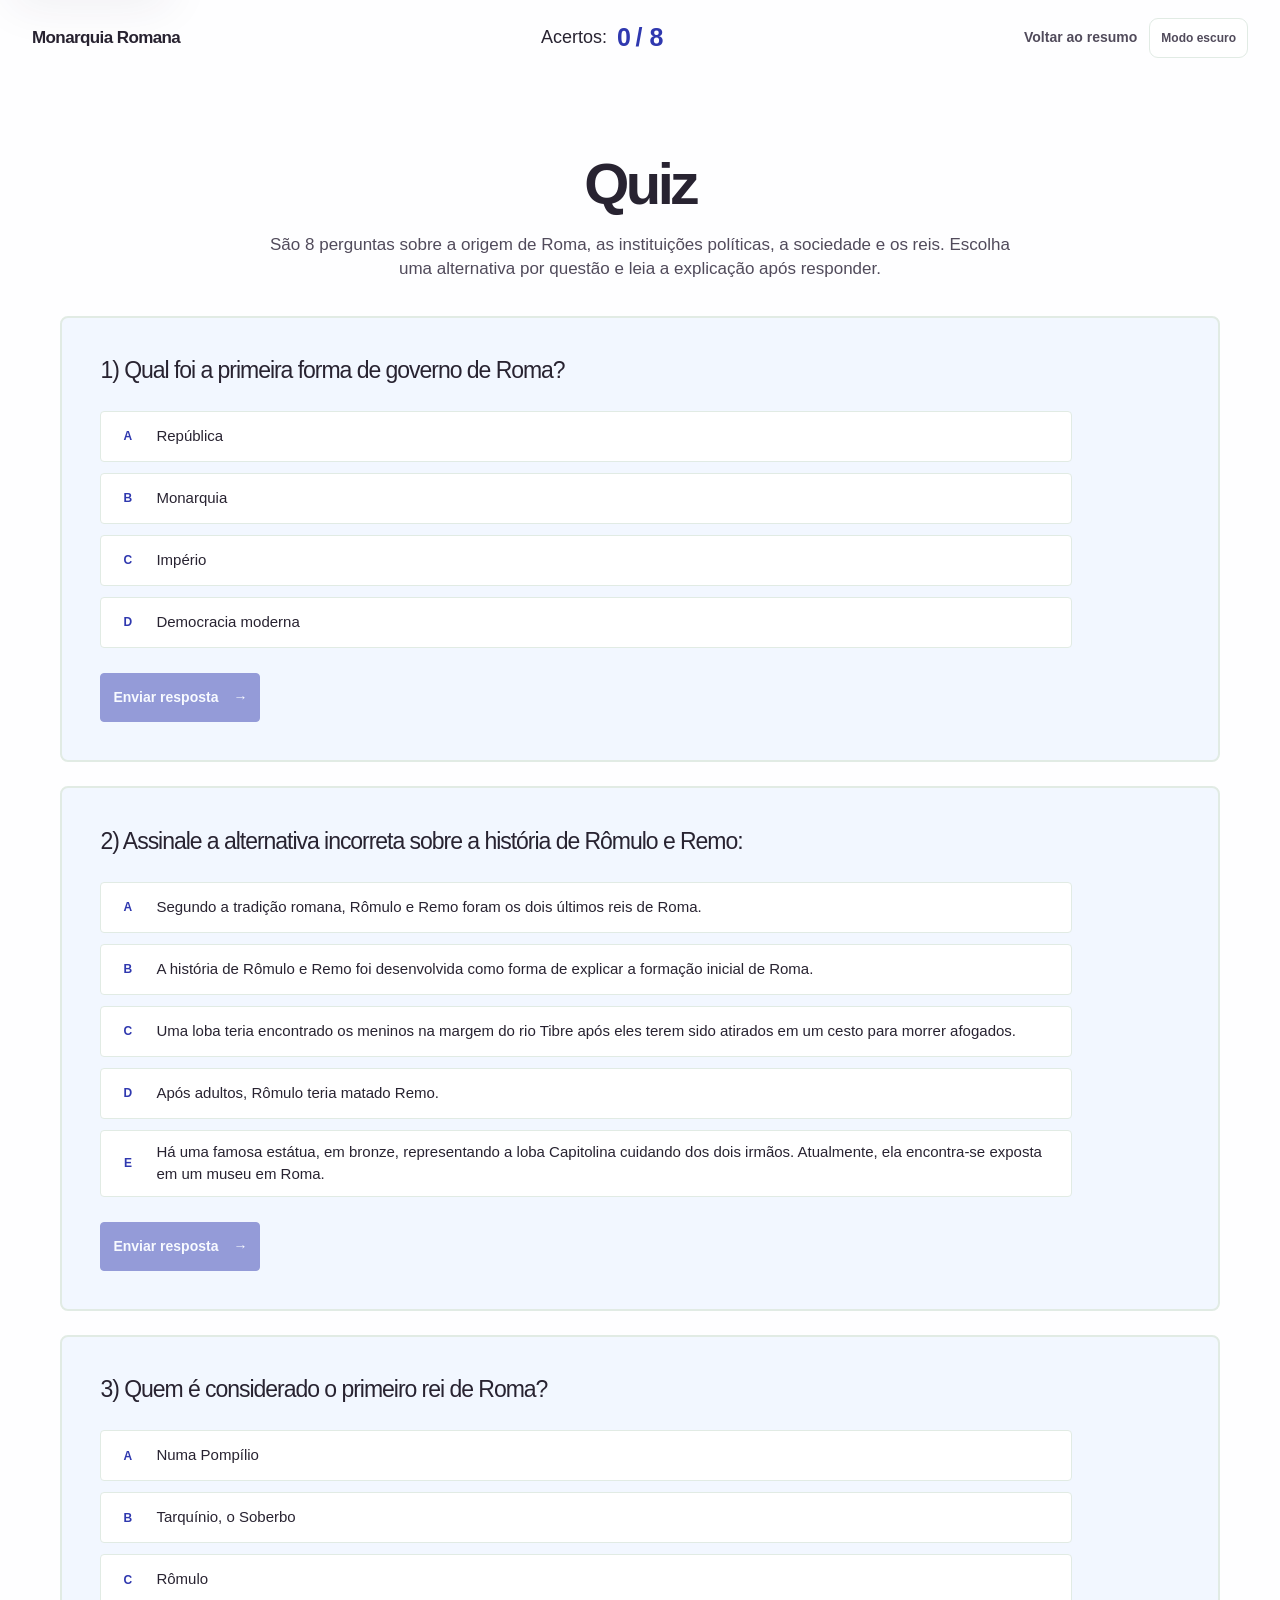
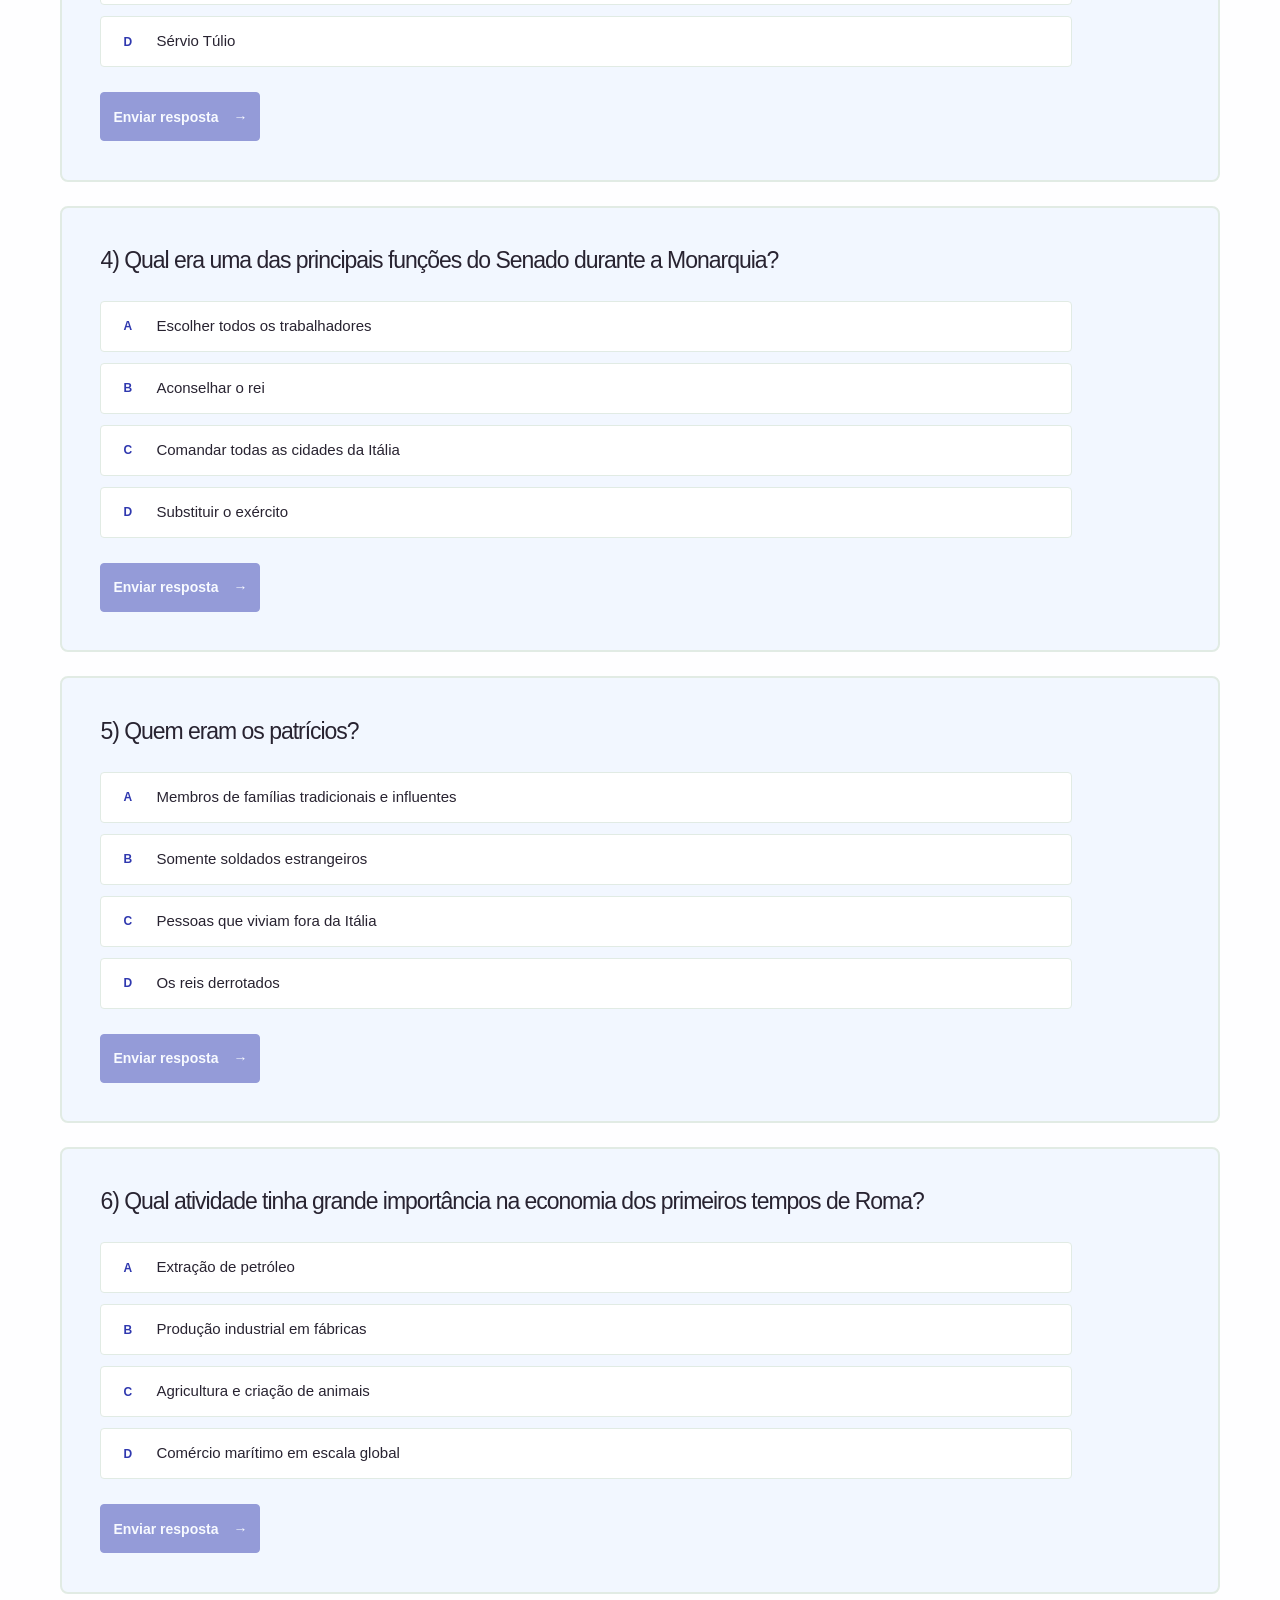
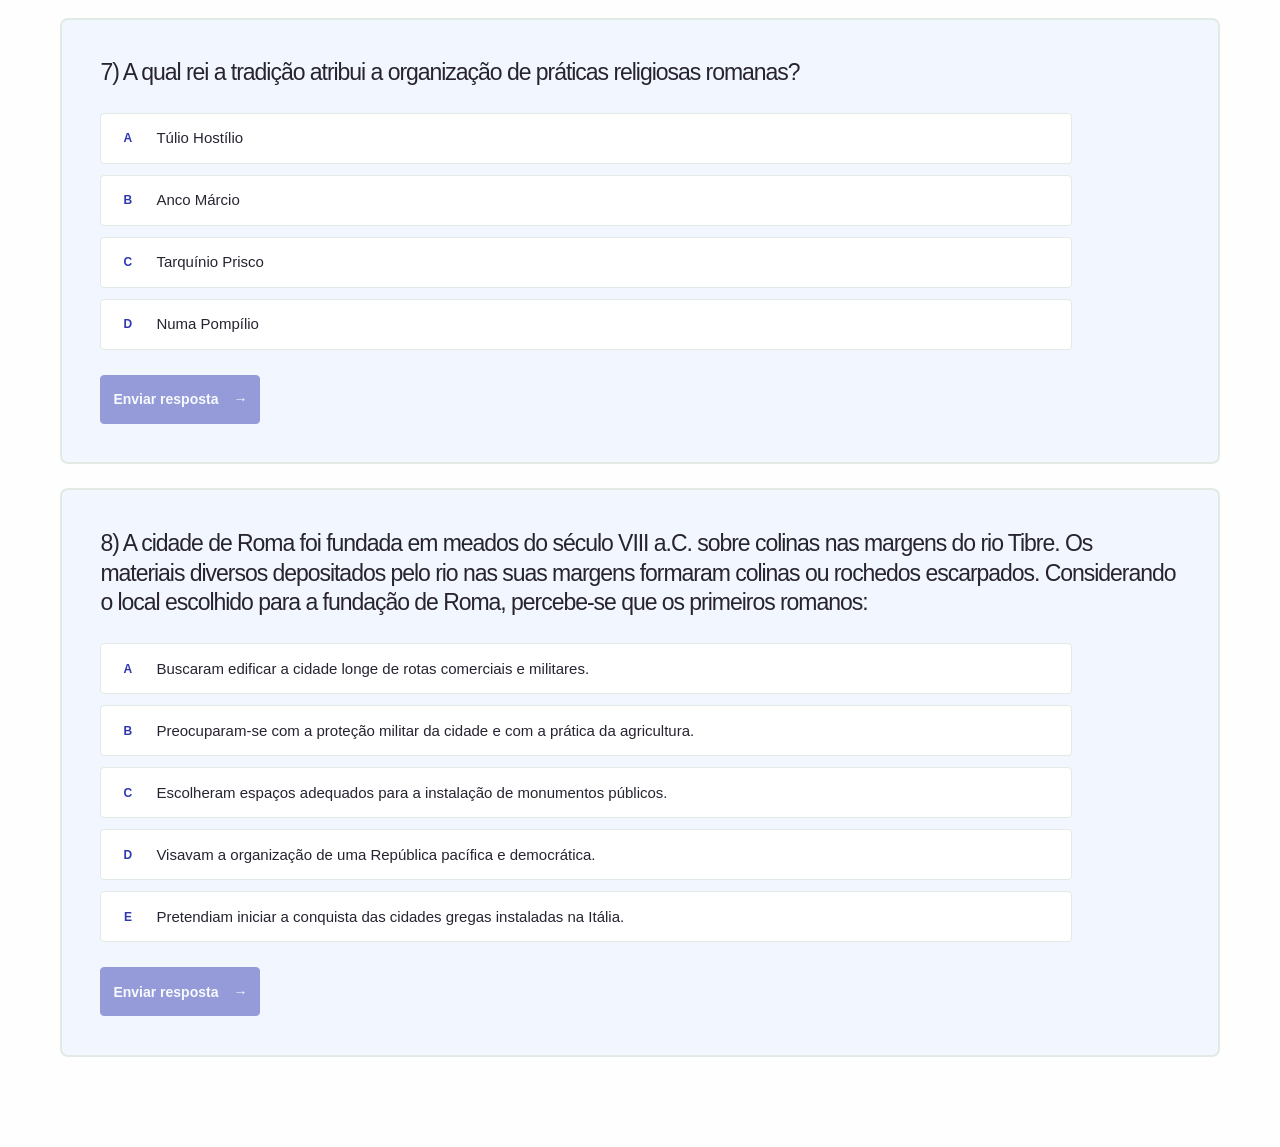
==== quiz.html @ c28f09ad "first commit" ====
<!DOCTYPE html>
<html lang="pt-BR">

<head>
    <meta charset="UTF-8">
    <meta name="viewport" content="width=device-width, initial-scale=1.0">
    <meta name="description"
        content="Teste seus conhecimentos sobre a Monarquia Romana com um quiz de perguntas e pontuação.">
    <meta name="theme-color" content="#5b4388">
    <title>Quiz Monarquia Romana</title>
    <link rel="stylesheet" href="styles/quiz.css">
    <script src="script.js" defer></script>
    <script src="quiz.js" defer></script>
</head>

<body class="quiz-page">
    <a class="skip-link" href="#quiz-main">Pular para o quiz</a>

    <header>
        <div class="header-inner">
            <a class="brand" href="index.html" aria-label="Voltar para Monarquia Romana">
                
                <span>Monarquia Romana</span>
            </a>
            
            <div class="main-nav">
                <section class="quiz-dashboard" aria-label="Progresso do quiz">
                    <div class="pontuacao-card" aria-live="polite">
                        <span class="pontuacao-label">Acertos: </span>
                        <p><strong id="pontuacaoValue">0</strong> <span class="pontuacao-total"><strong>/ 8</strong></span></p>
                        
                    </div>
                </section>
                
            </div>

            <div class="header-actions">
                <a class="back-link" href="index.html">Voltar ao resumo</a>
                <button class="theme-toggle" id="themeToggle" type="button" aria-label="Ativar modo escuro" aria-pressed="false">
                    <span class="theme-label">Modo escuro</span>
                </button>
            </div>
        </div>
    </header>

    <main id="quiz-main" class="quiz-main section-shell">

        <section class="quiz-page-intro" aria-labelledby="quiz-title">
            <h1 id="quiz-title">Quiz</h1>
            <p>São 8 perguntas sobre a origem de Roma, as instituições políticas, a sociedade e os reis. Escolha uma alternativa por questão e leia a explicação após responder.</p>
        </section>


        <div class="quiz-list" id="quizList"></div>

        
    </main>

</body>

</html>
---- styles/quiz.css ----
:root {
    color-scheme: light;
    --page: #fefeff;
    --superficie: #ffffff;
    --superficie-soft: #f2f7ff;
    --superficie-strong: #e2e2f2;
    --ink: #282331;
    --ink-soft: #514b5b;
    --muted: #777181;
    --line: #e1ebe4;
    --blue: #2f38af;
    --blue-deep: #151363;
    --blue-mid: #2f39ca;
    --blue-pale: #f2f4f9;
    --blue-wash: #e8ffff;
    --success: #00b152;
    --success-bg: #f2fcf5;
    --danger: #a13d4c;
    --danger-bg: #fbebed;
    --shadow: 0 18px 48px rgba(50, 35, 75, 0.08);
    --radius-lg: 8px;
    --radius-md: 15px;
    --content: 1160px;
}

:root[data-theme="dark"] {
    color-scheme: dark;
    --page: #17151d;
    --superficie: #211e29;
    --superficie-soft: #292433;
    --superficie-strong: #342c41;
    --ink: #f3eff8;
    --ink-soft: #d3ccdd;
    --muted: #a9a1b4;
    --line: #3b3447;
    --blue: #b7a0dc;
    --blue-deep: #d0bee9;
    --blue-mid: #a98acb;
    --blue-pale: #382e48;
    --blue-wash: #211c2a;
    --success: #94d4ad;
    --success-bg: #233b2d;
    --danger: #f0a2ad;
    --danger-bg: #472b32;
    --shadow: 0px 14px 20px rgba(116, 116, 116, 0.12);
}

* {
    box-sizing: border-box;
}

html {
    scroll-behavior: smooth;
    scroll-padding-top: 92px;
}

body {
    margin: 0;
    background: var(--page);
    color: var(--ink);
    font-family: "Segoe UI", Arial, sans-serif;
    font-size: 17px;
    line-height: 1.4;
    -webkit-font-smoothing: antialiased;
}


.skip-link {
    position: fixed;
    z-index: 1000;
    top: 12px;
    left: 12px;
    padding: 10px 14px;
    transform: translateY(-160%);
    border-radius: 8px;
    background: var(--superficie);
    color: var(--ink);
    box-shadow: var(--shadow);
}

.skip-link:focus {
    transform: translateY(0);
}

.section-shell {
    width: min(var(--content), calc(100% - 64px));
    margin-inline: auto;
}

header {
    position: sticky;
    top: 0;
    z-index: 100;
    background-color: var(--page);
}

.header-inner {
    width: min(1320px, calc(100% - 64px));
    min-height: 76px;
    margin: 0 auto;
    display: flex;
    align-items: center;
    justify-content: space-between;
    gap: 28px;
}

.brand {
    display: inline-flex;
    flex: 0 0 auto;
    align-items: center;
    gap: 11px;
    color: var(--ink);
    text-decoration: none;
    font-family: "Trebuchet MS", Arial, sans-serif;
    font-size: 17px;
    font-weight: 800;
    letter-spacing: -0.035em;
}


.main-nav {
    display: flex;
    align-items: center;
    justify-content: center;
    gap: 20px;
}

.back-link {
    color: var(--ink-soft);
    text-decoration: none;
    font-size: 14px;
    font-weight: 600;
    transition: color 0.16s;
}

.back-link:hover {
    color: var(--blue);
}

.header-actions {
    display: flex;
    flex: 0 0 auto;
    align-items: center;
    gap: 12px;
}

.quiz-nav-button {
    display: inline-flex;
    align-items: center;
    gap: 9px;
    padding: 10px 15px;
    border: 1px solid var(--blue);
    border-radius: 9px;
    background: var(--blue);
    color: #fff;
    text-decoration: none;
    font-size: 13px;
    font-weight: 700;
    transition: background 0.16s, border-color 0.16s;
}

.quiz-nav-button:hover {
    border-color: var(--blue-deep);
    background: var(--blue-deep);
}

.theme-toggle {
    display: inline-flex;
    min-height: 40px;
    align-items: center;
    gap: 8px;
    padding: 8px 11px;
    border: 1px solid var(--line);
    border-radius: 9px;
    background: var(--superficie);
    color: var(--ink-soft);
    cursor: pointer;
    font-size: 12px;
    font-weight: 600;
}

.theme-toggle:hover {
    border-color: var(--blue-mid);
    color: var(--blue);
}

.theme-icon {
    font-size: 17px;
    line-height: 1;
}

h1,
h2,
h3,
p {
    margin-top: 0;
}

h1,
h2,
h3 {
    font-family: "Trebuchet MS", Arial, sans-serif;
}

.quiz-page-intro h1 span {
    color: var(--blue);
}

.primary-link {
    display: inline-flex;
    min-height: 49px;
    align-items: center;
    justify-content: center;
    gap: 15px;
    padding: 4px 12px;
    border: 1px solid var(--blue);
    border-radius: 4px;
    background: var(--blue);
    color: #fff;
    text-decoration: none;
    font-size: 14px;
    font-weight: 700;
    cursor: pointer;
    transition: background 0.16s, border-color 0.16s , transform 0.16s;
}

.primary-link:hover:not(:disabled) {
    border-color: var(--blue-deep);
    background: var(--blue-deep);
    transform: translateY(-1px);
}

.primary-link:disabled {
    cursor: not-allowed;
    opacity: 0.48;
}

.quiz-main {
    max-width: 1200px;
    min-height: calc(100vh - 151px);
    padding-top: 76px;
    padding-bottom: 90px;
}

.quiz-page-intro {
    max-width: 740px;
    margin: 0 auto 35px;
    text-align: center;
}


.quiz-page-intro h1 {
    margin: 0 0 16px;
    font-size: clamp(38px, 5vw, 58px);
    font-weight: 800;
    letter-spacing: -0.06em;
    line-height: 1.12;
}

.quiz-page-intro p:last-child {
    margin: 0;
    color: var(--ink-soft);
    font-size: 17px;
    line-height: 1.4;
}

.quiz-dashboard {
    display: flex;
    gap: 22px;
    align-items: center;
}

.pontuacao-card {
    display: flex;
    min-height: 35px;
    flex-direction: row;
    align-items: center;
    justify-content: center;
    border-radius: 12px;
    gap: 10px
}

.pontuacao-card p {
    margin-bottom: 0;
}

.pontuacao-label {
    color: var(--ink);
    font-size: 18px;
    font-weight: 500;
    
}

.pontuacao-card strong {
    color: var(--blue);
    font-family: "Trebuchet MS", Arial, sans-serif;
    font-size: 25px;
    line-height: 1.15;
}

.quiz-list {
    display: grid;
    gap: 24px;
}

.quiz-card {
    padding: 3vw;
    border: 2px solid var(--line);
    border-radius: var(--radius-lg);
    background: var(--superficie-soft);
    transition: transform 0.3s, box-shadow 0.3s;
}

.quiz-card:hover{
    transform: translateY(-4px);
    box-shadow: var(--shadow);
}

.question-topline {
    display: flex;
    justify-content: space-between;
    gap: 15px;
    align-items: center;
    margin-bottom: 24px;
}

.question-tag {
    color: var(--blue);
    font-size: 10px;
    font-weight: 800;
    letter-spacing: 0.12em;
}

.question-count-small {
    color: var(--ink);
    font-size: 13px;
    font-weight: 400;
}

.question-title {
    max-width: 1100px;
    margin-bottom: 25px;
    font-weight: 500;
    letter-spacing: -0.045em;
    line-height: 1.3;
    font-size: 23px;
}


.answer-instruction {
    margin: 0 0 22px;
    color: var(--muted);
    font-size: 14px;
}

.answer-list {
    display: grid;
    gap: 11px;
}

.answer-option {
    width: 90%;
    display: flex;
    align-items: center;
    gap: 14px;
    padding: 10px 12px;
    border: 1px solid var(--line);
    border-radius: 4px;
    background: var(--superficie);
    color: var(--ink);
    text-align: left;
    cursor: pointer;
    font-size: 15px;
    line-height: 1.5;
    transition: border-color 0.14s, background 0.14s;
}

.answer-option:hover {
    border-color: var(--blue-mid);
    background: var(--blue-wash);
}


.answer-option.is-selected {
    border-color: var(--blue);
    background: var(--blue-wash);
}



.answer-letter {
    width: 29px;
    height: 29px;
    flex: 0 0 auto;
    display: grid;
    place-items: center;
    border-radius: 8px;
    color: var(--blue);
    font-size: 12px;
    font-weight: 800;
}

.answer-option.is-correct {
    border-color: var(--success);
    background: var(--success-bg);
}

.answer-option.is-correct .answer-letter {
    background: var(--success);
    color: #fff;
}

.answer-option.is-wrong {
    border-color: var(--danger);
    background: var(--danger-bg);
}

.answer-option.is-wrong .answer-letter {
    background: var(--danger);
    color: #fff;
}

.feedback {
    margin-top: 19px;
    padding: 15px 17px;
    border-radius: 4px;
    font-size: 14px;
    line-height: 1.65;
}

.feedback.correct {
    border: 1px solid var(--success);
    background: var(--success-bg);
    color: var(--ink);
}

.feedback.incorrect {
    border: 1px solid var(--danger);
    background: var(--danger-bg);
    color: var(--ink);
}

.quiz-actions {
    display: flex;
    align-items: center;
    justify-content: space-between;
    gap: 20px;
    margin-top: 25px;
}

.answer-hint {
    color: var(--muted);
    font-size: 12px;
}

.enviar-button {
    min-width: 130px;
}

@media (max-width: 1040px) {
    .header-inner {
        gap: 18px;
    }

    .main-nav {
        gap: 16px;
    }

    .main-nav a {
        font-size: 12px;
    }

    .theme-label {
        display: none;
    }

    .theme-toggle {
        width: 40px;
        justify-content: center;
    }
}

@media (max-width: 760px) {
    html {
        scroll-padding-top: 76px;
    }

    body {
        font-size: 16px;
    }

    .section-shell {
        width: min(100% - 40px, var(--content));
    }

    .header-inner {
        width: calc(100% - 32px);
        min-height: 66px;
        gap: 12px;
    }

    .brand {
        gap: 8px;
        font-size: 14px;
    }

    .main-nav {
        display: none;
    }

    .header-actions {
        gap: 8px;
    }

    .quiz-nav-button {
        min-height: 38px;
        padding: 8px 10px;
        font-size: 11px;
    }

    .theme-toggle {
        width: 37px;
        min-height: 37px;
        padding: 6px;
    }

    

    .footer-inner {
        min-height: 68px;
        font-size: 11px;
    }

    .quiz-main {
        min-height: calc(100vh - 134px);
        padding-top: 55px;
        padding-bottom: 65px;
    }

    .quiz-page-intro {
        margin-bottom: 28px;
    }

    .quiz-page-intro h1 {
        font-size: 40px;
    }

    .quiz-page-intro p:last-child {
        font-size: 15px;
    }

    .quiz-dashboard {
        grid-template-columns: 1fr 88px;
        gap: 12px;
    }

    .pontuacao-card {
        min-height: 68px;
    }

    .quiz-card {
        padding: 23px 18px;
        border-radius: 8px;
    }

    .quiz-card:hover{
        transform: translateY(0px);
    }

    .question-title {
        font-size: 24px;
    }

    .answer-option {
        padding: 12px;
        font-size: 14px;
    }

    .quiz-actions {
        align-items: flex-end;
    }
}

@media (max-width: 420px) {
    .section-shell {
        width: calc(100% - 32px);
    }

    .header-inner {
        width: calc(100% - 24px);
    }

    .brand {
        font-size: 12px;
    }

    .quiz-nav-button {
        gap: 5px;
        padding-inline: 8px;
        font-size: 10px;
    }

    .quiz-actions {
        align-items: stretch;
        flex-direction: column;
    }

    .enviar-button {
        width: 100%;
    }

    .back-link {
        font-size: 11px;
    }
}

@media (prefers-reduced-motion: reduce) {
    *,
    *::before,
    *::after {
        scroll-behavior: auto !important;
        transition-duration: 0.01ms !important;
        animation-duration: 0.01ms !important;
        animation-iteration-count: 1 !important;
    }
}
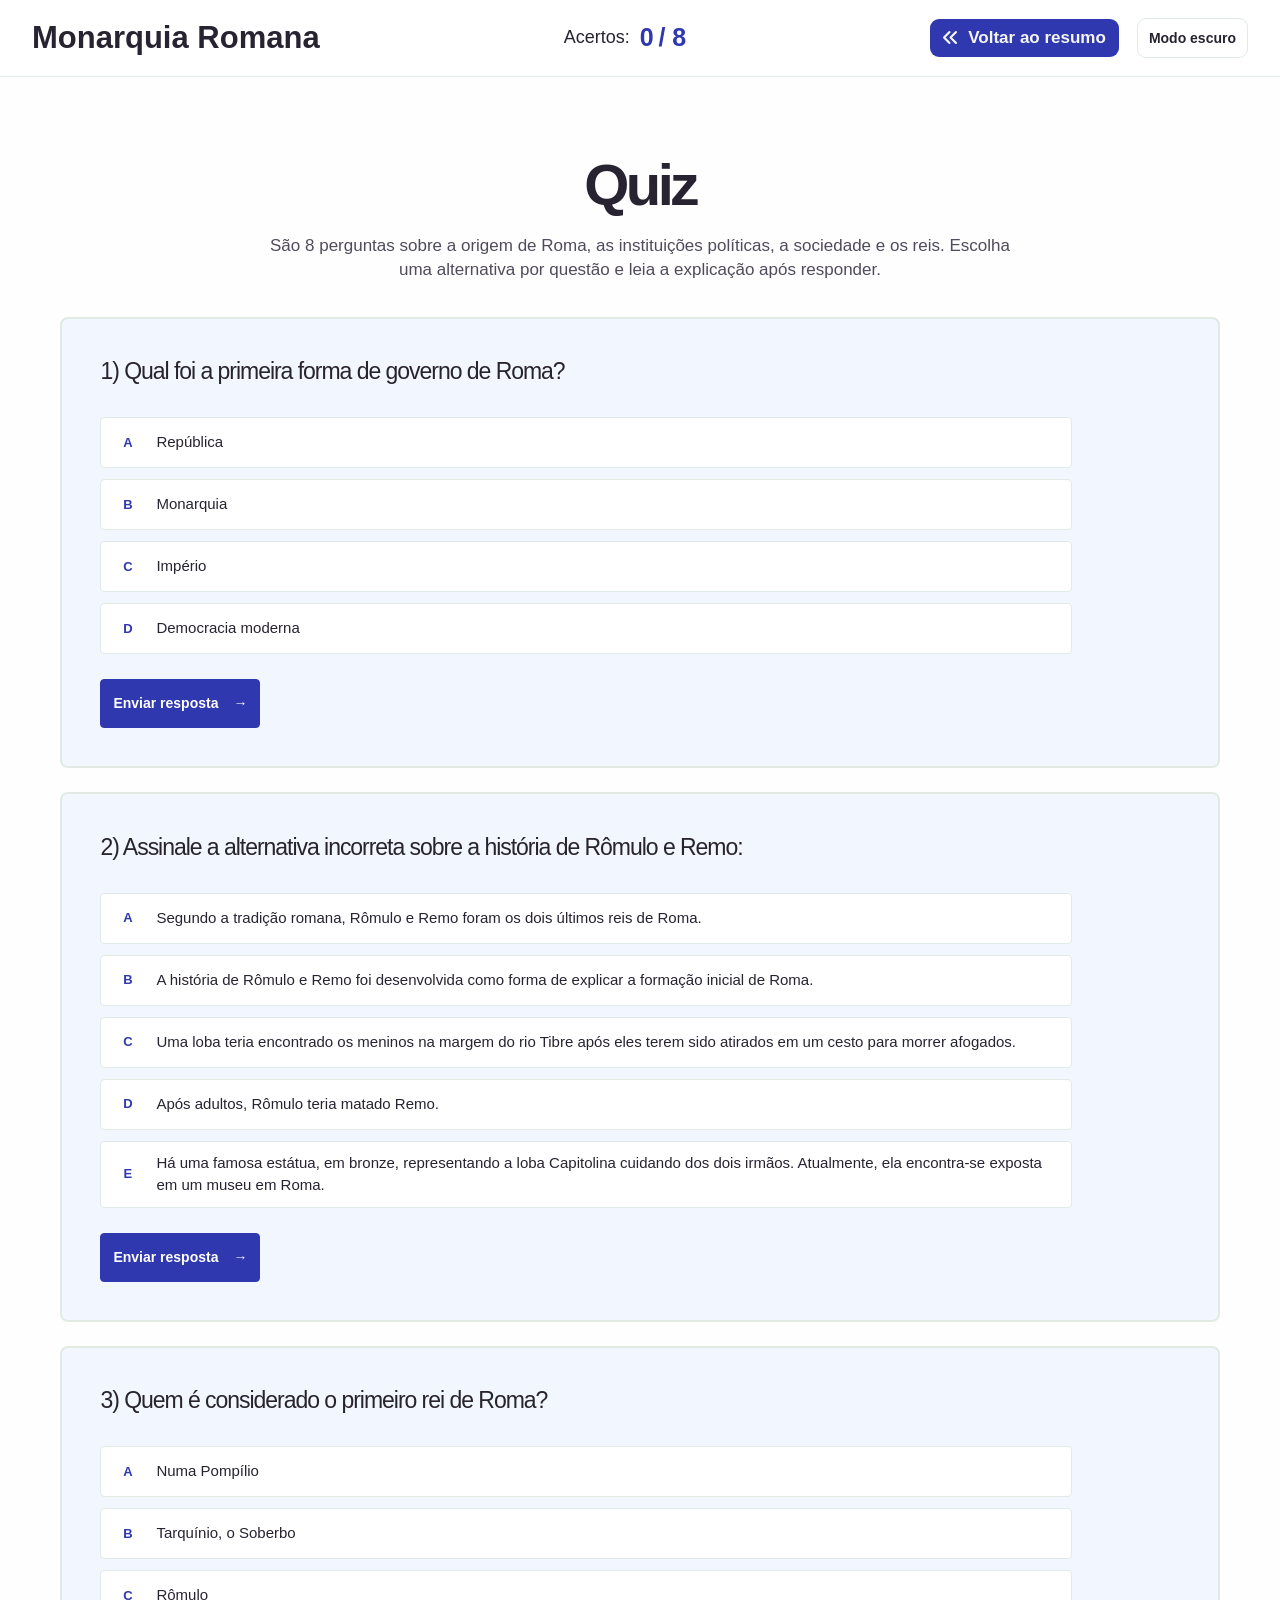
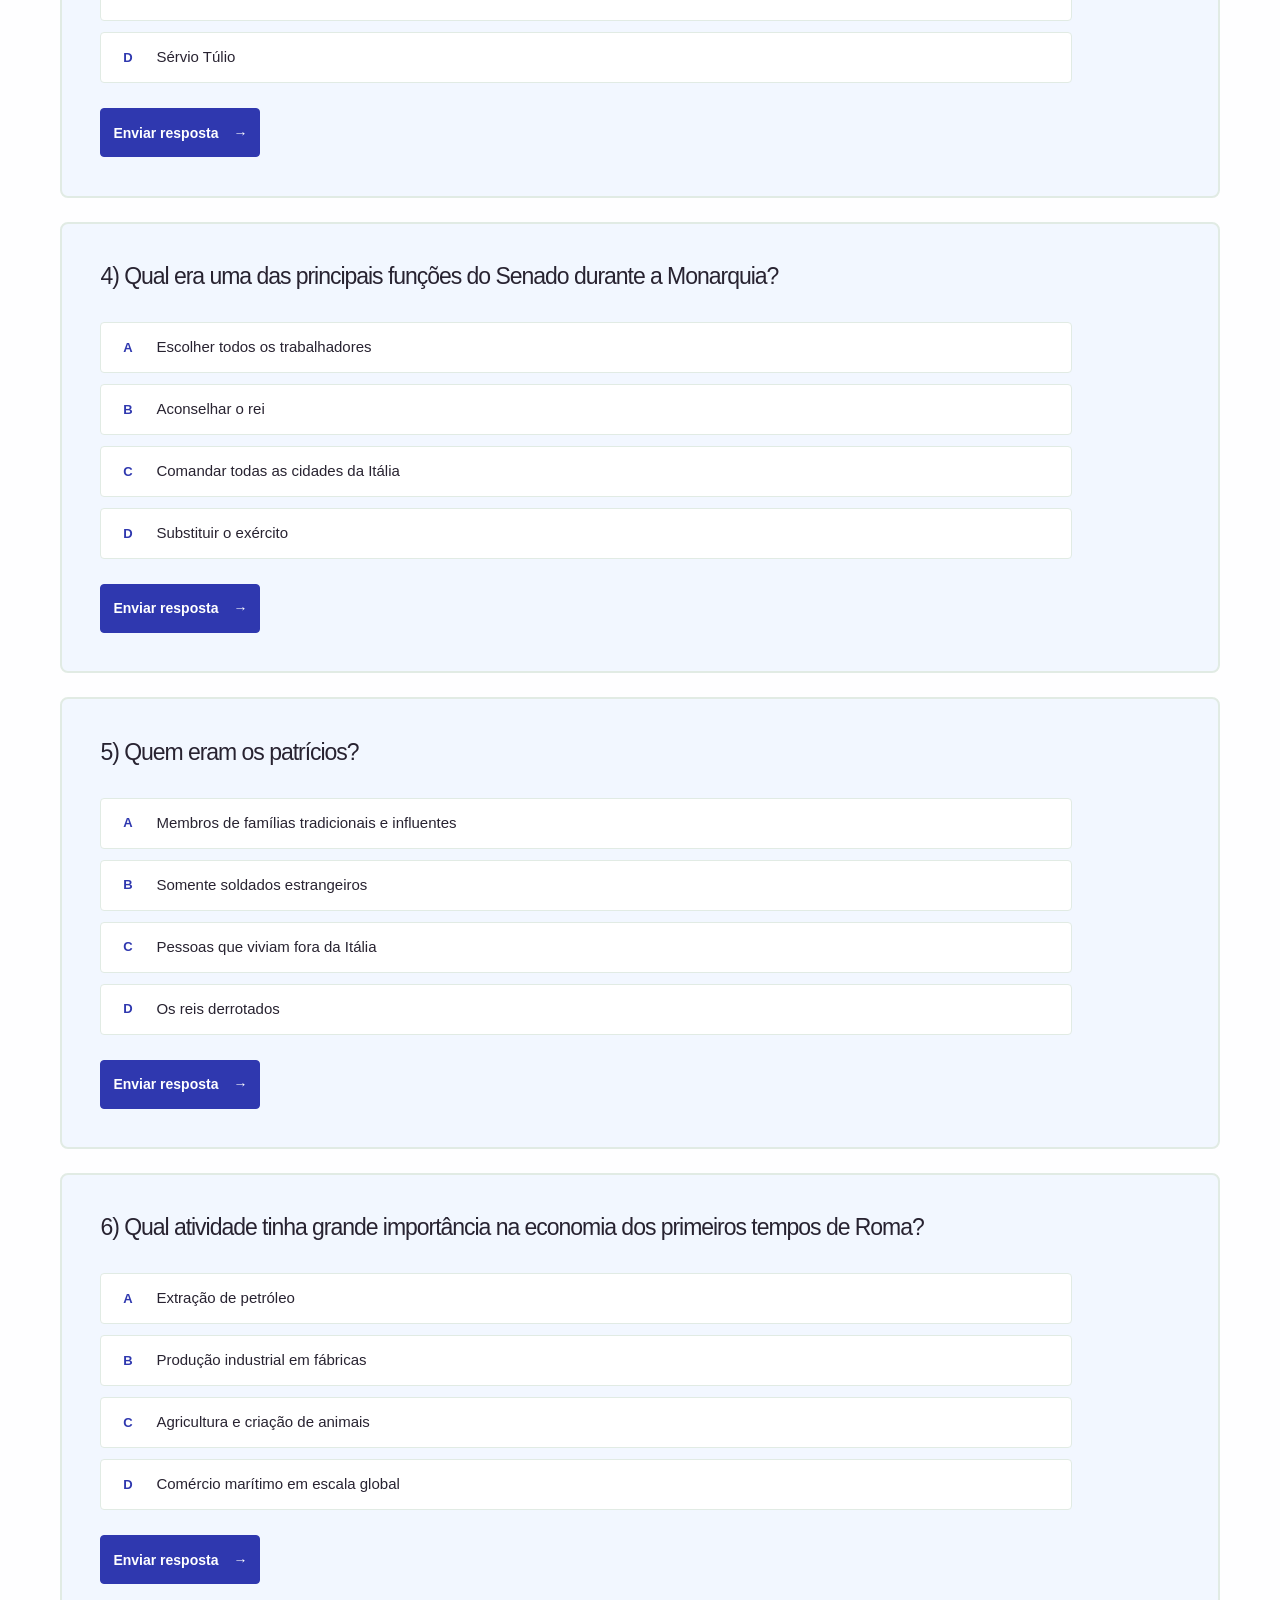
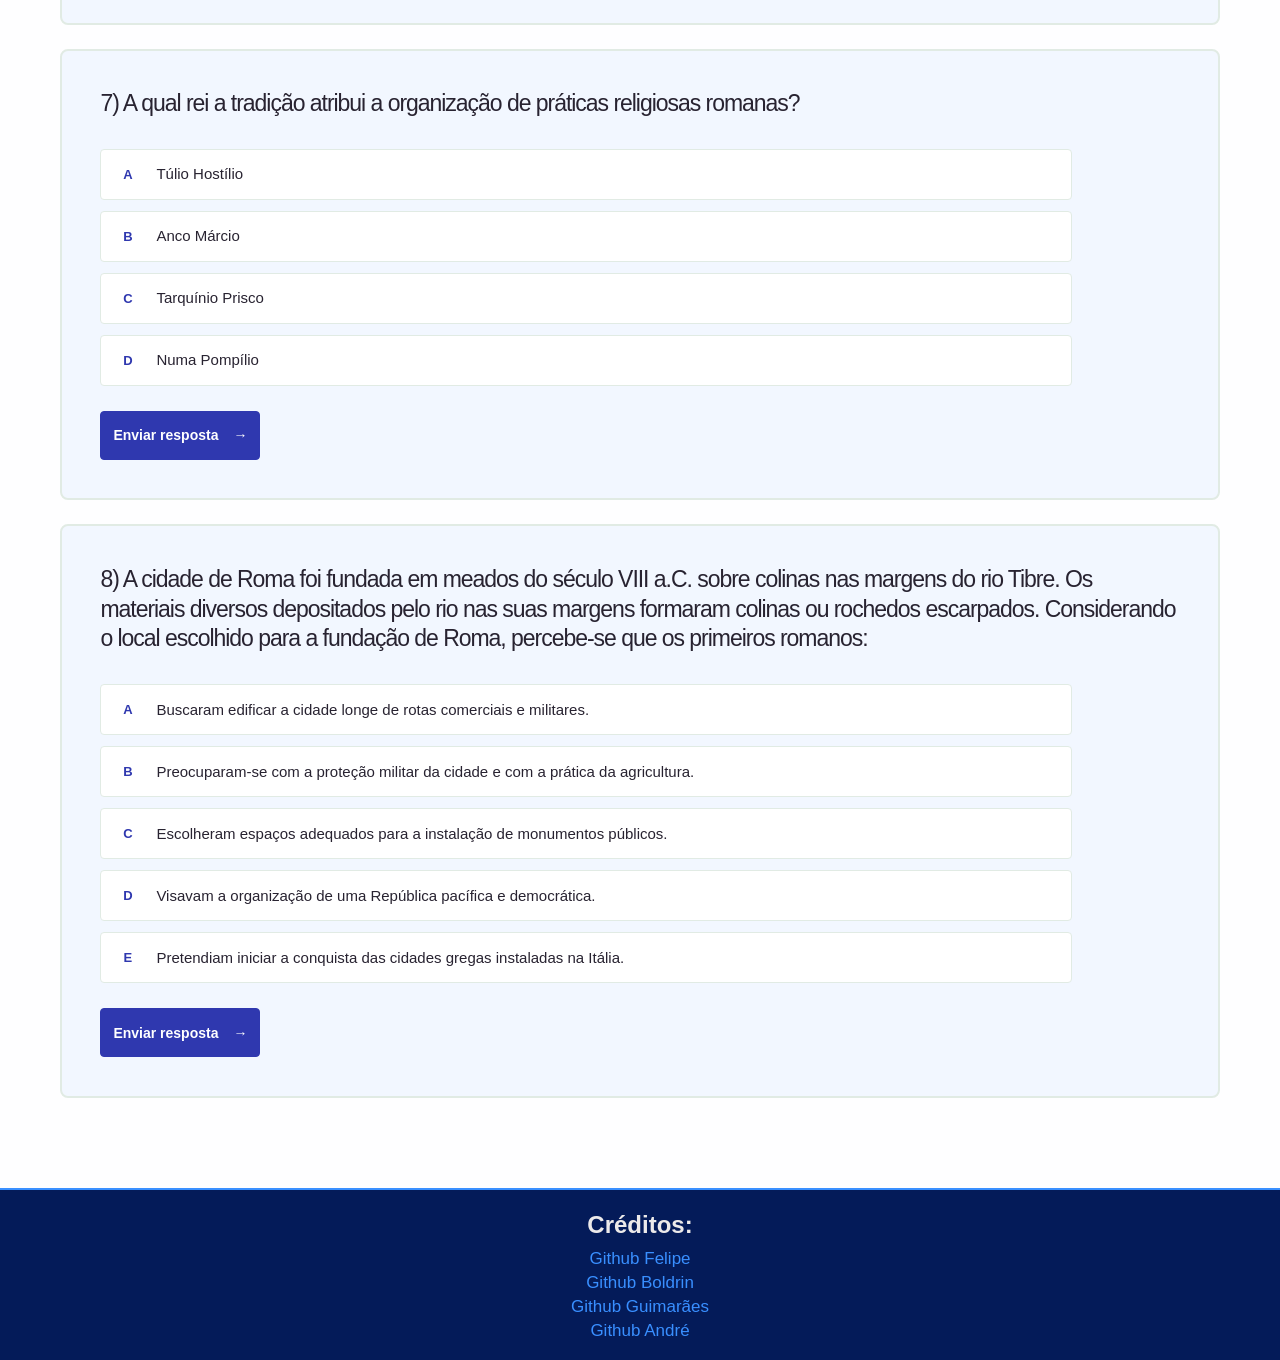
==== commit 8992addd: "second commit" ====
--- a/quiz.html
+++ b/quiz.html
@@ -4,9 +4,10 @@
 <head>
     <meta charset="UTF-8">
     <meta name="viewport" content="width=device-width, initial-scale=1.0">
-    <meta name="description"
-        content="Teste seus conhecimentos sobre a Monarquia Romana com um quiz de perguntas e pontuação.">
-    <meta name="theme-color" content="#5b4388">
+    <meta name="description" content="Teste seus conhecimentos sobre a Monarquia Romana com um quiz de perguntas e pontuação.">
+    <link rel="stylesheet" href="https://cdnjs.cloudflare.com/ajax/libs/font-awesome/6.0.0/css/all.min.css">
+    <link href="https://fonts.googleapis.com/css2?family=Plus+Jakarta+Sans:wght@400;500;600;700;800&display=swap" rel="stylesheet">
+    <link href="jetbrains-mono-var-latin.woff2" as="font" type="font/woff2" crossorigin>
     <title>Quiz Monarquia Romana</title>
     <link rel="stylesheet" href="styles/quiz.css">
     <script src="script.js" defer></script>
@@ -14,14 +15,10 @@
 </head>
 
 <body class="quiz-page">
-    <a class="skip-link" href="#quiz-main">Pular para o quiz</a>
 
     <header>
         <div class="header-inner">
-            <a class="brand" href="index.html" aria-label="Voltar para Monarquia Romana">
-                
-                <span>Monarquia Romana</span>
-            </a>
+            <a class="header-title" href="index.html" aria-label="Voltar para Monarquia Romana"><h2>Monarquia Romana</h2></a>
             
             <div class="main-nav">
                 <section class="quiz-dashboard" aria-label="Progresso do quiz">
@@ -35,7 +32,10 @@
             </div>
 
             <div class="header-actions">
-                <a class="back-link" href="index.html">Voltar ao resumo</a>
+                <a class="back-link" href="index.html">
+                    <i class="fa-solid fa-angles-left"></i>
+                    Voltar ao resumo
+                </a>
                 <button class="theme-toggle" id="themeToggle" type="button" aria-label="Ativar modo escuro" aria-pressed="false">
                     <span class="theme-label">Modo escuro</span>
                 </button>
@@ -56,6 +56,18 @@
         
     </main>
 
+    <footer>
+        <div class="creditos">
+            <section class="footer-creditos">
+                <h2>Créditos:</h2>
+                <a href="https://github.com/Kilogabu" class="footer-links">Github Felipe</a>
+                <a href="https://github.com/Boldrin86" class="footer-links">Github Boldrin</a>
+                <a href="https://github.com/guimaraes88" class="footer-links">Github Guimarães</a>
+                <a href="https://github.com/ACruz2512" class="footer-links">Github André</a>
+            </section>
+        </div>
+    </footer>
+
 </body>
 
 </html>
--- a/styles/quiz.css
+++ b/styles/quiz.css
@@ -4,15 +4,17 @@
     --superficie: #ffffff;
     --superficie-soft: #f2f7ff;
     --superficie-strong: #e2e2f2;
-    --ink: #282331;
-    --ink-soft: #514b5b;
-    --muted: #777181;
+    --texto: #282331;
+    --texto-soft: #514b5b;
+    --texto-muted: #777181;
     --line: #e1ebe4;
     --blue: #2f38af;
     --blue-deep: #151363;
     --blue-mid: #2f39ca;
     --blue-pale: #f2f4f9;
     --blue-wash: #e8ffff;
+    --light-blue: #398fff;
+    --footer: #041b59;
     --success: #00b152;
     --success-bg: #f2fcf5;
     --danger: #a13d4c;
@@ -25,19 +27,25 @@
 
 :root[data-theme="dark"] {
     color-scheme: dark;
-    --page: #17151d;
-    --superficie: #211e29;
-    --superficie-soft: #292433;
-    --superficie-strong: #342c41;
-    --ink: #f3eff8;
-    --ink-soft: #d3ccdd;
-    --muted: #a9a1b4;
-    --line: #3b3447;
-    --blue: #b7a0dc;
-    --blue-deep: #d0bee9;
-    --blue-mid: #a98acb;
-    --blue-pale: #382e48;
-    --blue-wash: #211c2a;
+    --page: #0D1117;
+    --superficie: #121D2F; 
+    --sorvete: #041d3a7c;
+    --sorvete-alt: #052146a9;
+    --superficie-soft: #121A3D;
+    --superficie-strong: #e2e2f2;
+    --negrito: #f3eff8;
+    --texto: #ddd8e4;
+    --texto-soft: #c4c4c4;
+    --texto-muted: #a9a1b4;
+    --line: #214981;
+    --nirple: #0d7223cc;
+    --blue: #398fff;
+    --blue-deep: #256bc7;
+    --blue-mid: #2f39ca;
+    --blue-pale: #141e36;
+    --blue-wash: #0f437e57;
+    --light-blue: #67a8fd;
+    --footer: #070625;
     --success: #94d4ad;
     --success-bg: #233b2d;
     --danger: #f0a2ad;
@@ -57,31 +65,13 @@
 body {
     margin: 0;
     background: var(--page);
-    color: var(--ink);
+    color: var(--texto);
     font-family: "Segoe UI", Arial, sans-serif;
     font-size: 17px;
     line-height: 1.4;
     -webkit-font-smoothing: antialiased;
 }
 
-
-.skip-link {
-    position: fixed;
-    z-index: 1000;
-    top: 12px;
-    left: 12px;
-    padding: 10px 14px;
-    transform: translateY(-160%);
-    border-radius: 8px;
-    background: var(--superficie);
-    color: var(--ink);
-    box-shadow: var(--shadow);
-}
-
-.skip-link:focus {
-    transform: translateY(0);
-}
-
 .section-shell {
     width: min(var(--content), calc(100% - 64px));
     margin-inline: auto;
@@ -91,7 +81,8 @@
     position: sticky;
     top: 0;
     z-index: 100;
-    background-color: var(--page);
+    border-bottom: 1px solid var(--line);
+    background-color: var(--superficie);
 }
 
 .header-inner {
@@ -104,19 +95,25 @@
     gap: 28px;
 }
 
-.brand {
+.header-title{
     display: inline-flex;
-    flex: 0 0 auto;
-    align-items: center;
-    gap: 11px;
-    color: var(--ink);
+    color: var(--negrito);
     text-decoration: none;
     font-family: "Trebuchet MS", Arial, sans-serif;
-    font-size: 17px;
-    font-weight: 800;
-    letter-spacing: -0.035em;
-}
-
+    transition: font-size 0.2s;
+}
+
+.header-title h2{
+    transition: font-size 0.3s, color 0.3s;
+    font-size: 31px;
+    margin: 0;
+}
+
+
+.header-title h2:hover{
+    font-size: 32px;
+    color: var(--blue);
+}
 
 .main-nav {
     display: flex;
@@ -125,43 +122,10 @@
     gap: 20px;
 }
 
-.back-link {
-    color: var(--ink-soft);
-    text-decoration: none;
-    font-size: 14px;
-    font-weight: 600;
-    transition: color 0.16s;
-}
-
-.back-link:hover {
-    color: var(--blue);
-}
-
 .header-actions {
     display: flex;
-    flex: 0 0 auto;
-    align-items: center;
-    gap: 12px;
-}
-
-.quiz-nav-button {
-    display: inline-flex;
-    align-items: center;
-    gap: 9px;
-    padding: 10px 15px;
-    border: 1px solid var(--blue);
-    border-radius: 9px;
-    background: var(--blue);
-    color: #fff;
-    text-decoration: none;
-    font-size: 13px;
-    font-weight: 700;
-    transition: background 0.16s, border-color 0.16s;
-}
-
-.quiz-nav-button:hover {
-    border-color: var(--blue-deep);
-    background: var(--blue-deep);
+    align-items: center;
+    gap: 18px;
 }
 
 .theme-toggle {
@@ -173,9 +137,9 @@
     border: 1px solid var(--line);
     border-radius: 9px;
     background: var(--superficie);
-    color: var(--ink-soft);
+    color: var(--negrito);
     cursor: pointer;
-    font-size: 12px;
+    font-size: 14px;
     font-weight: 600;
 }
 
@@ -200,6 +164,32 @@
 h2,
 h3 {
     font-family: "Trebuchet MS", Arial, sans-serif;
+}
+
+a{
+    text-decoration: none;
+}
+
+.back-link{
+    background-color: var(--blue);
+    border-radius: 9px;
+    color: #f5f5f5;
+    font-weight: 600;
+    display: flex;
+    justify-content: center;
+    align-items: center;
+    gap: 10px;
+    padding: 7px 13px;
+    transition: background 0.2s;
+}
+
+.back-link:hover{
+    background-color: var(--blue-deep);
+    color: #f5f5f5;
+}
+
+.back-link i{
+    color: #f5f5f5;
 }
 
 .quiz-page-intro h1 span {
@@ -221,20 +211,14 @@
     font-size: 14px;
     font-weight: 700;
     cursor: pointer;
-    transition: background 0.16s, border-color 0.16s , transform 0.16s;
-}
-
-.primary-link:hover:not(:disabled) {
+    transition: background 0.16s, border-color 0.16s , transform 0.25s;
+}
+
+.primary-link:hover {
     border-color: var(--blue-deep);
     background: var(--blue-deep);
-    transform: translateY(-1px);
-}
-
-.primary-link:disabled {
-    cursor: not-allowed;
-    opacity: 0.48;
-}
-
+    transform: translateY(-2px);
+}
 .quiz-main {
     max-width: 1200px;
     min-height: calc(100vh - 151px);
@@ -257,9 +241,9 @@
     line-height: 1.12;
 }
 
-.quiz-page-intro p:last-child {
+.quiz-page-intro p{
     margin: 0;
-    color: var(--ink-soft);
+    color: var(--texto-soft);
     font-size: 17px;
     line-height: 1.4;
 }
@@ -277,7 +261,8 @@
     align-items: center;
     justify-content: center;
     border-radius: 12px;
-    gap: 10px
+    gap: 10px;
+    cursor: default;
 }
 
 .pontuacao-card p {
@@ -285,7 +270,7 @@
 }
 
 .pontuacao-label {
-    color: var(--ink);
+    color: var(--texto);
     font-size: 18px;
     font-weight: 500;
     
@@ -316,41 +301,19 @@
     box-shadow: var(--shadow);
 }
 
-.question-topline {
-    display: flex;
-    justify-content: space-between;
-    gap: 15px;
-    align-items: center;
-    margin-bottom: 24px;
-}
-
-.question-tag {
-    color: var(--blue);
-    font-size: 10px;
-    font-weight: 800;
-    letter-spacing: 0.12em;
-}
-
 .question-count-small {
-    color: var(--ink);
+    color: var(--texto);
     font-size: 13px;
     font-weight: 400;
 }
 
 .question-title {
     max-width: 1100px;
-    margin-bottom: 25px;
+    margin-bottom: 30px;
     font-weight: 500;
     letter-spacing: -0.045em;
     line-height: 1.3;
     font-size: 23px;
-}
-
-
-.answer-instruction {
-    margin: 0 0 22px;
-    color: var(--muted);
-    font-size: 14px;
 }
 
 .answer-list {
@@ -367,12 +330,12 @@
     border: 1px solid var(--line);
     border-radius: 4px;
     background: var(--superficie);
-    color: var(--ink);
+    color: var(--texto);
     text-align: left;
     cursor: pointer;
     font-size: 15px;
     line-height: 1.5;
-    transition: border-color 0.14s, background 0.14s;
+    transition: border-color 0.15s, background 0.15s;
 }
 
 .answer-option:hover {
@@ -396,7 +359,7 @@
     place-items: center;
     border-radius: 8px;
     color: var(--blue);
-    font-size: 12px;
+    font-size: 13px;
     font-weight: 800;
 }
 
@@ -431,31 +394,54 @@
 .feedback.correct {
     border: 1px solid var(--success);
     background: var(--success-bg);
-    color: var(--ink);
+    color: var(--texto);
 }
 
 .feedback.incorrect {
     border: 1px solid var(--danger);
     background: var(--danger-bg);
-    color: var(--ink);
+    color: var(--texto);
 }
 
 .quiz-actions {
     display: flex;
     align-items: center;
-    justify-content: space-between;
     gap: 20px;
     margin-top: 25px;
 }
 
-.answer-hint {
-    color: var(--muted);
-    font-size: 12px;
-}
-
 .enviar-button {
     min-width: 130px;
 }
+
+footer{
+    background-color: var(--footer);
+    border-top: 2px solid var(--light-blue);
+}
+.footer-creditos{
+    margin-bottom: 0px;
+    padding: 2vh;
+    display: flex;
+    flex-direction: column;
+    align-items: center;
+}
+
+.footer-creditos a{
+    color: var(--light-blue);
+    text-decoration: none;
+}
+
+.footer-creditos a:hover{
+    text-decoration: underline;
+}
+
+.footer-creditos h2{
+    color: #eceaea;
+    font-size: 24px;
+    margin-bottom: 6px;
+}
+
+
 
 @media (max-width: 1040px) {
     .header-inner {
@@ -470,12 +456,8 @@
         font-size: 12px;
     }
 
-    .theme-label {
-        display: none;
-    }
-
     .theme-toggle {
-        width: 40px;
+        width: 100px;
         justify-content: center;
     }
 }
@@ -509,17 +491,13 @@
     }
 
     .header-actions {
-        gap: 8px;
-    }
-
-    .quiz-nav-button {
-        min-height: 38px;
-        padding: 8px 10px;
-        font-size: 11px;
-    }
+        gap: 10px;
+    }
+
+   
 
     .theme-toggle {
-        width: 37px;
+        width: 90px;
         min-height: 37px;
         padding: 6px;
     }
@@ -574,6 +552,7 @@
     .answer-option {
         padding: 12px;
         font-size: 14px;
+        width: 100%;
     }
 
     .quiz-actions {
@@ -594,12 +573,6 @@
         font-size: 12px;
     }
 
-    .quiz-nav-button {
-        gap: 5px;
-        padding-inline: 8px;
-        font-size: 10px;
-    }
-
     .quiz-actions {
         align-items: stretch;
         flex-direction: column;
@@ -614,13 +587,3 @@
     }
 }
 
-@media (prefers-reduced-motion: reduce) {
-    *,
-    *::before,
-    *::after {
-        scroll-behavior: auto !important;
-        transition-duration: 0.01ms !important;
-        animation-duration: 0.01ms !important;
-        animation-iteration-count: 1 !important;
-    }
-}
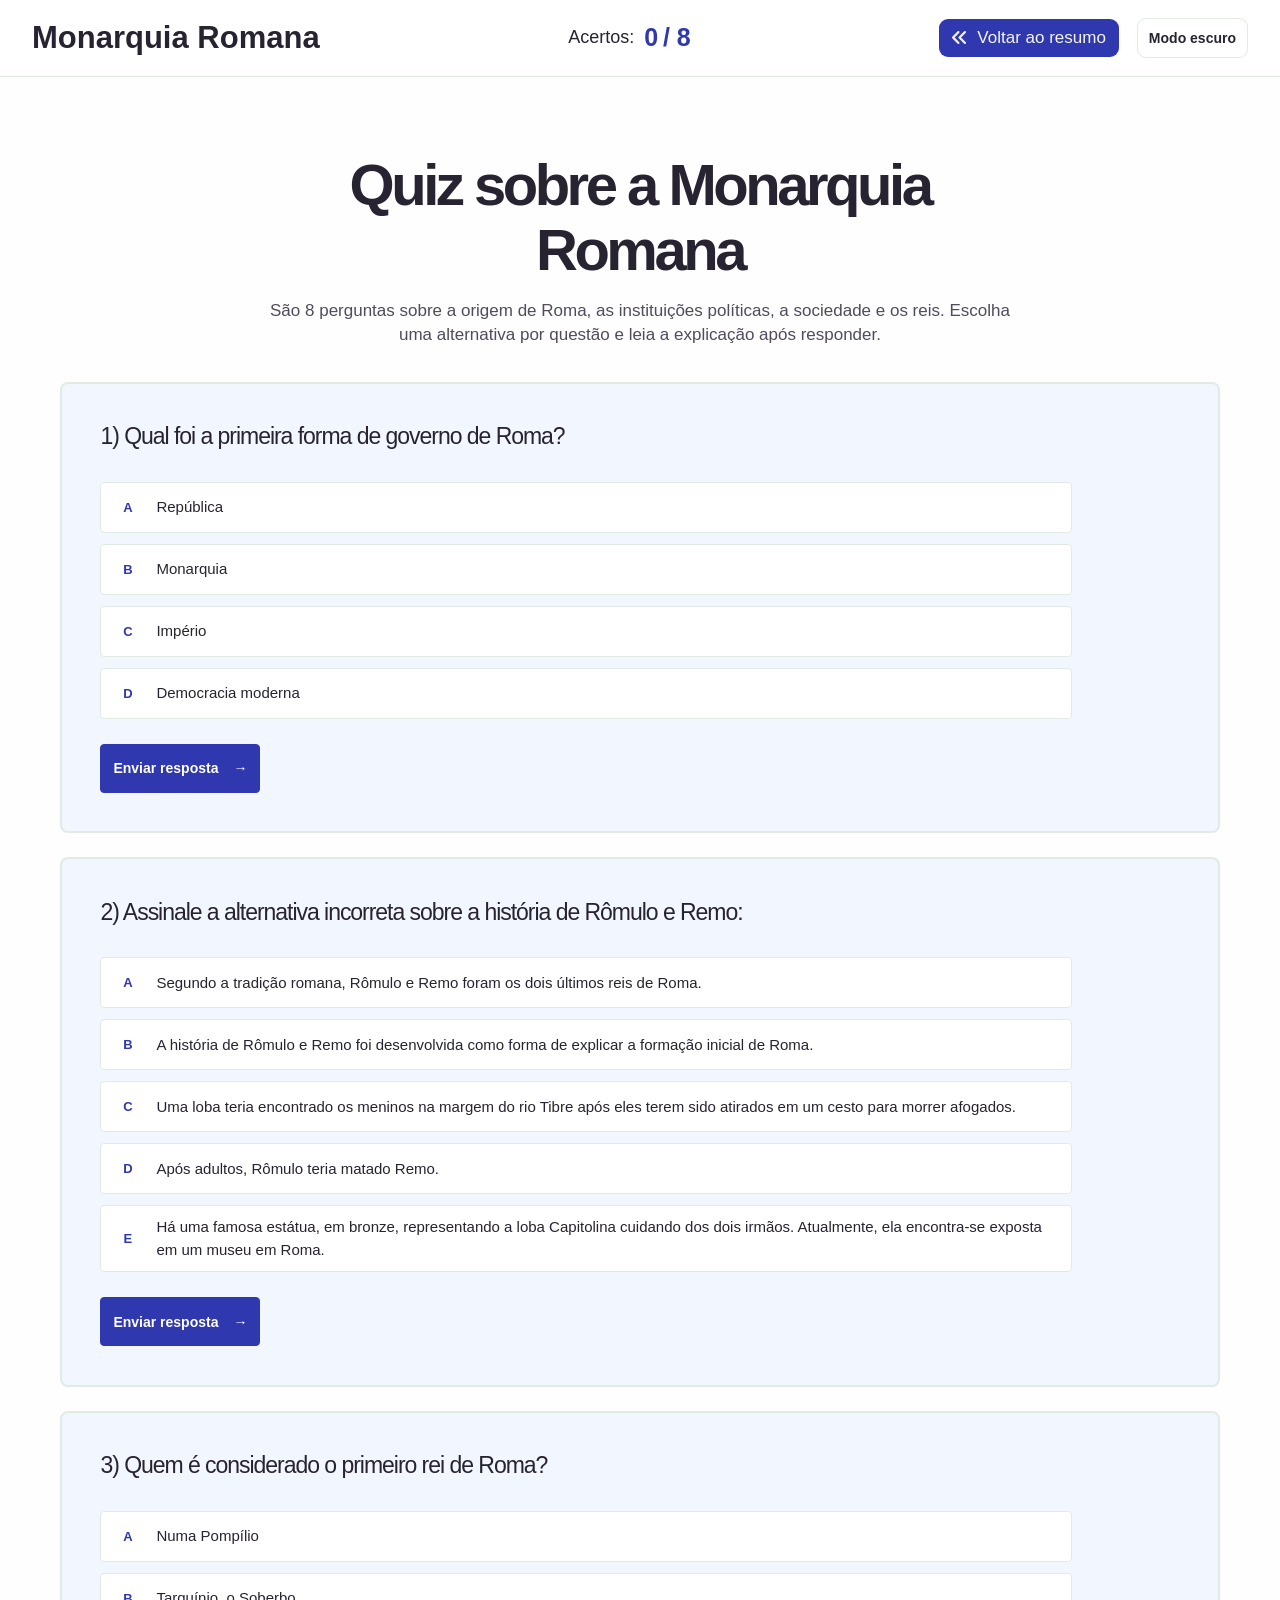
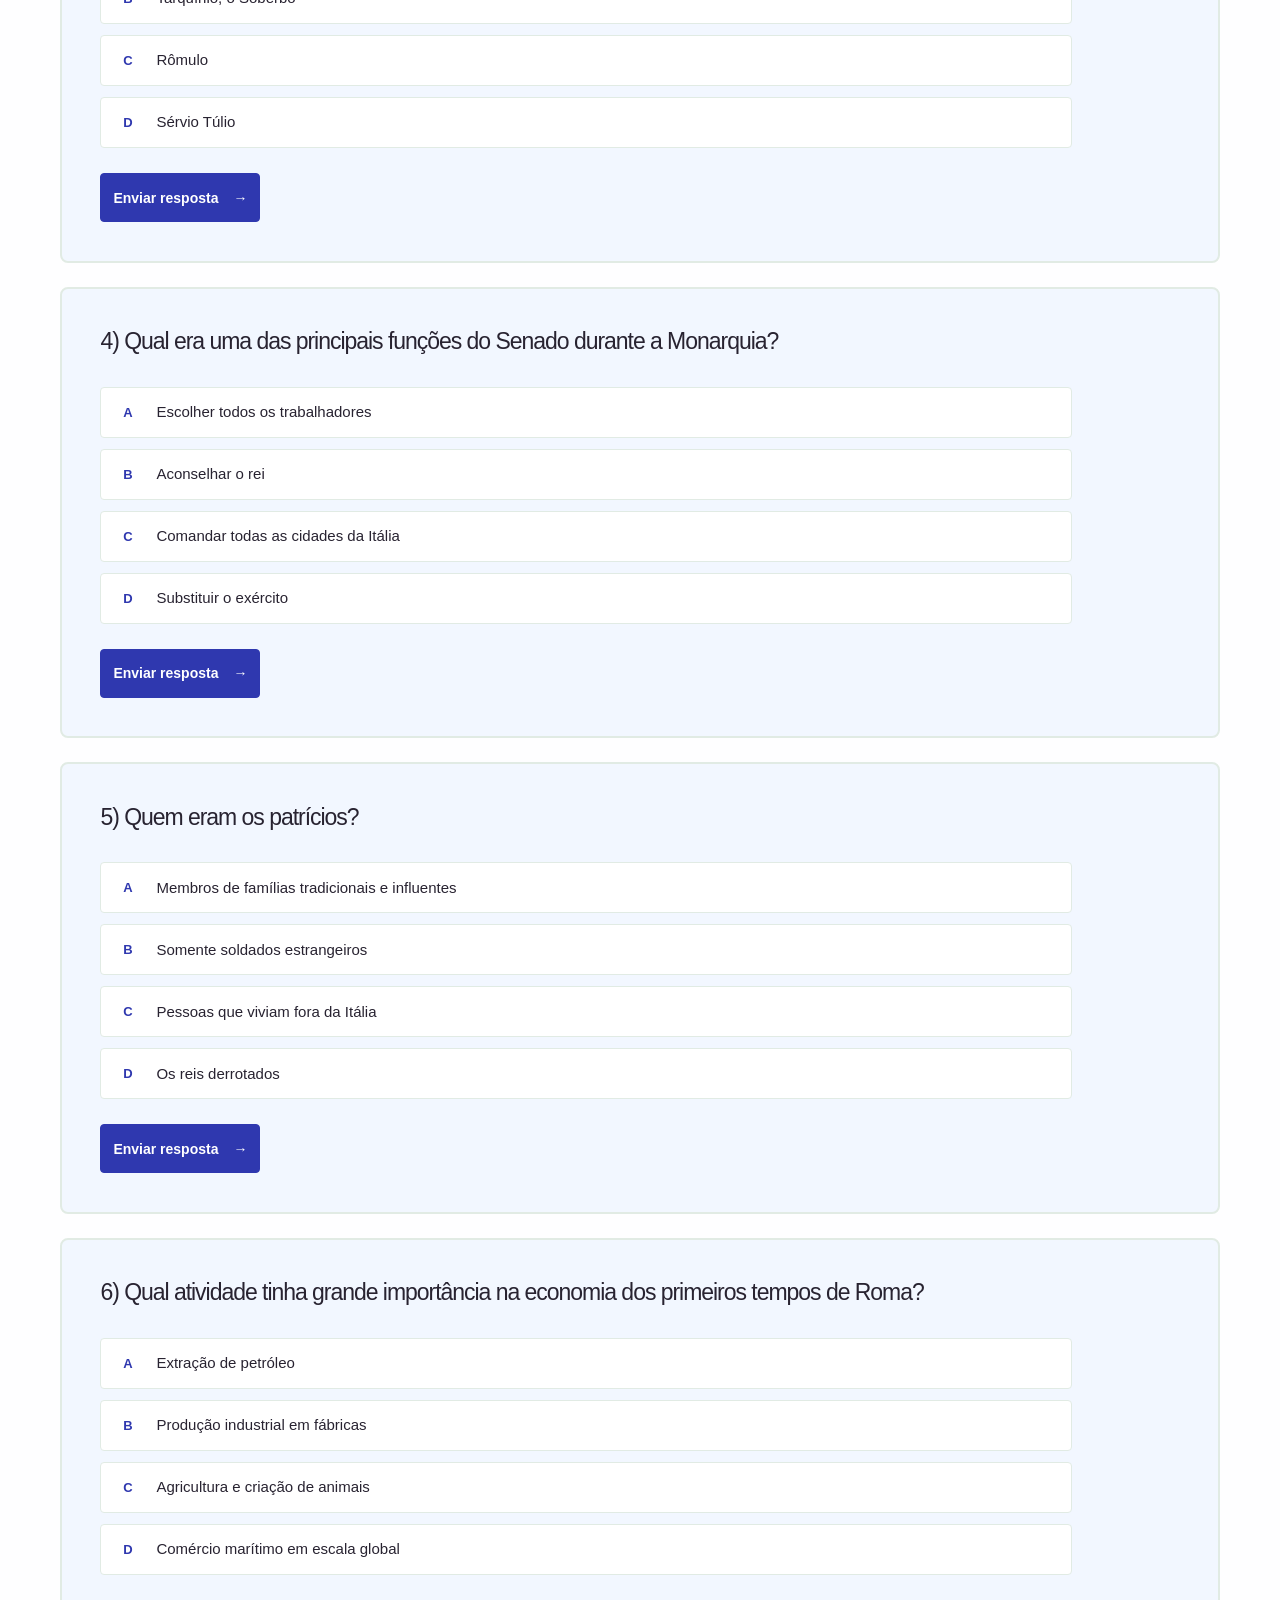
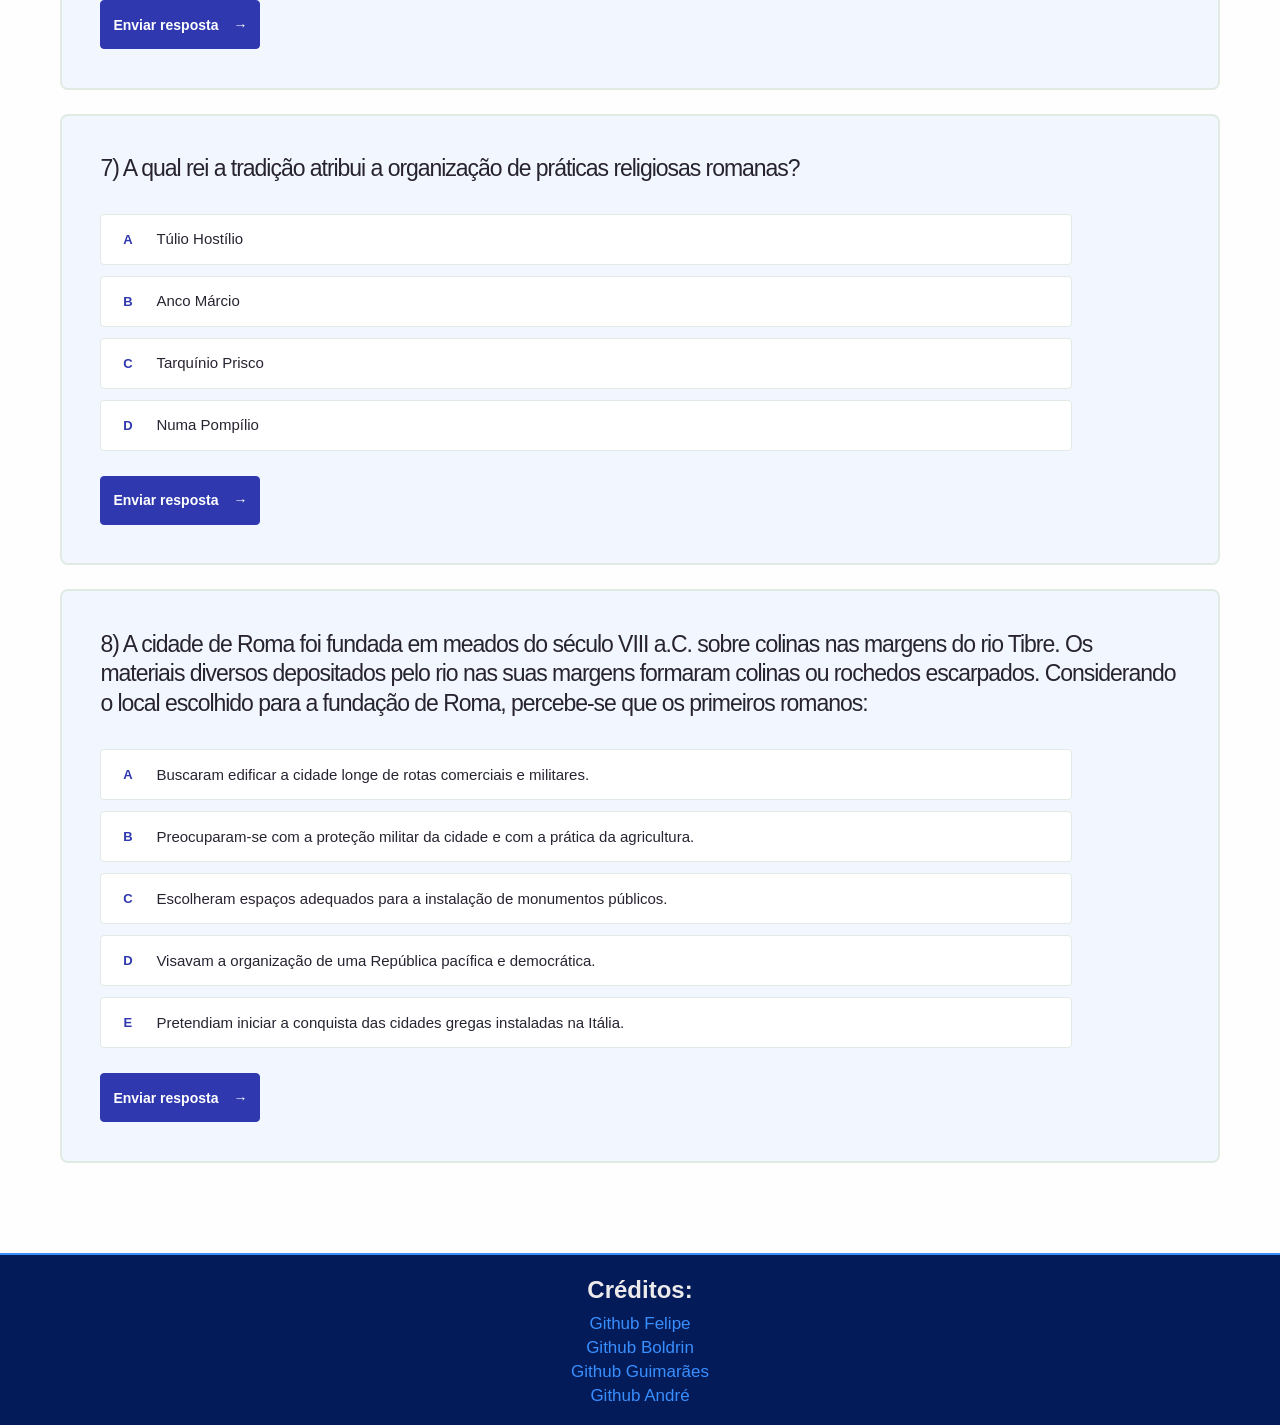
==== commit 141f1079: "fix commit" ====
--- a/quiz.html
+++ b/quiz.html
@@ -46,7 +46,7 @@
     <main id="quiz-main" class="quiz-main section-shell">
 
         <section class="quiz-page-intro" aria-labelledby="quiz-title">
-            <h1 id="quiz-title">Quiz</h1>
+            <h1 id="quiz-title">Quiz sobre a Monarquia Romana</h1>
             <p>São 8 perguntas sobre a origem de Roma, as instituições políticas, a sociedade e os reis. Escolha uma alternativa por questão e leia a explicação após responder.</p>
         </section>
 
--- a/styles/quiz.css
+++ b/styles/quiz.css
@@ -174,7 +174,7 @@
     background-color: var(--blue);
     border-radius: 9px;
     color: #f5f5f5;
-    font-weight: 600;
+    font-weight: 500;
     display: flex;
     justify-content: center;
     align-items: center;
